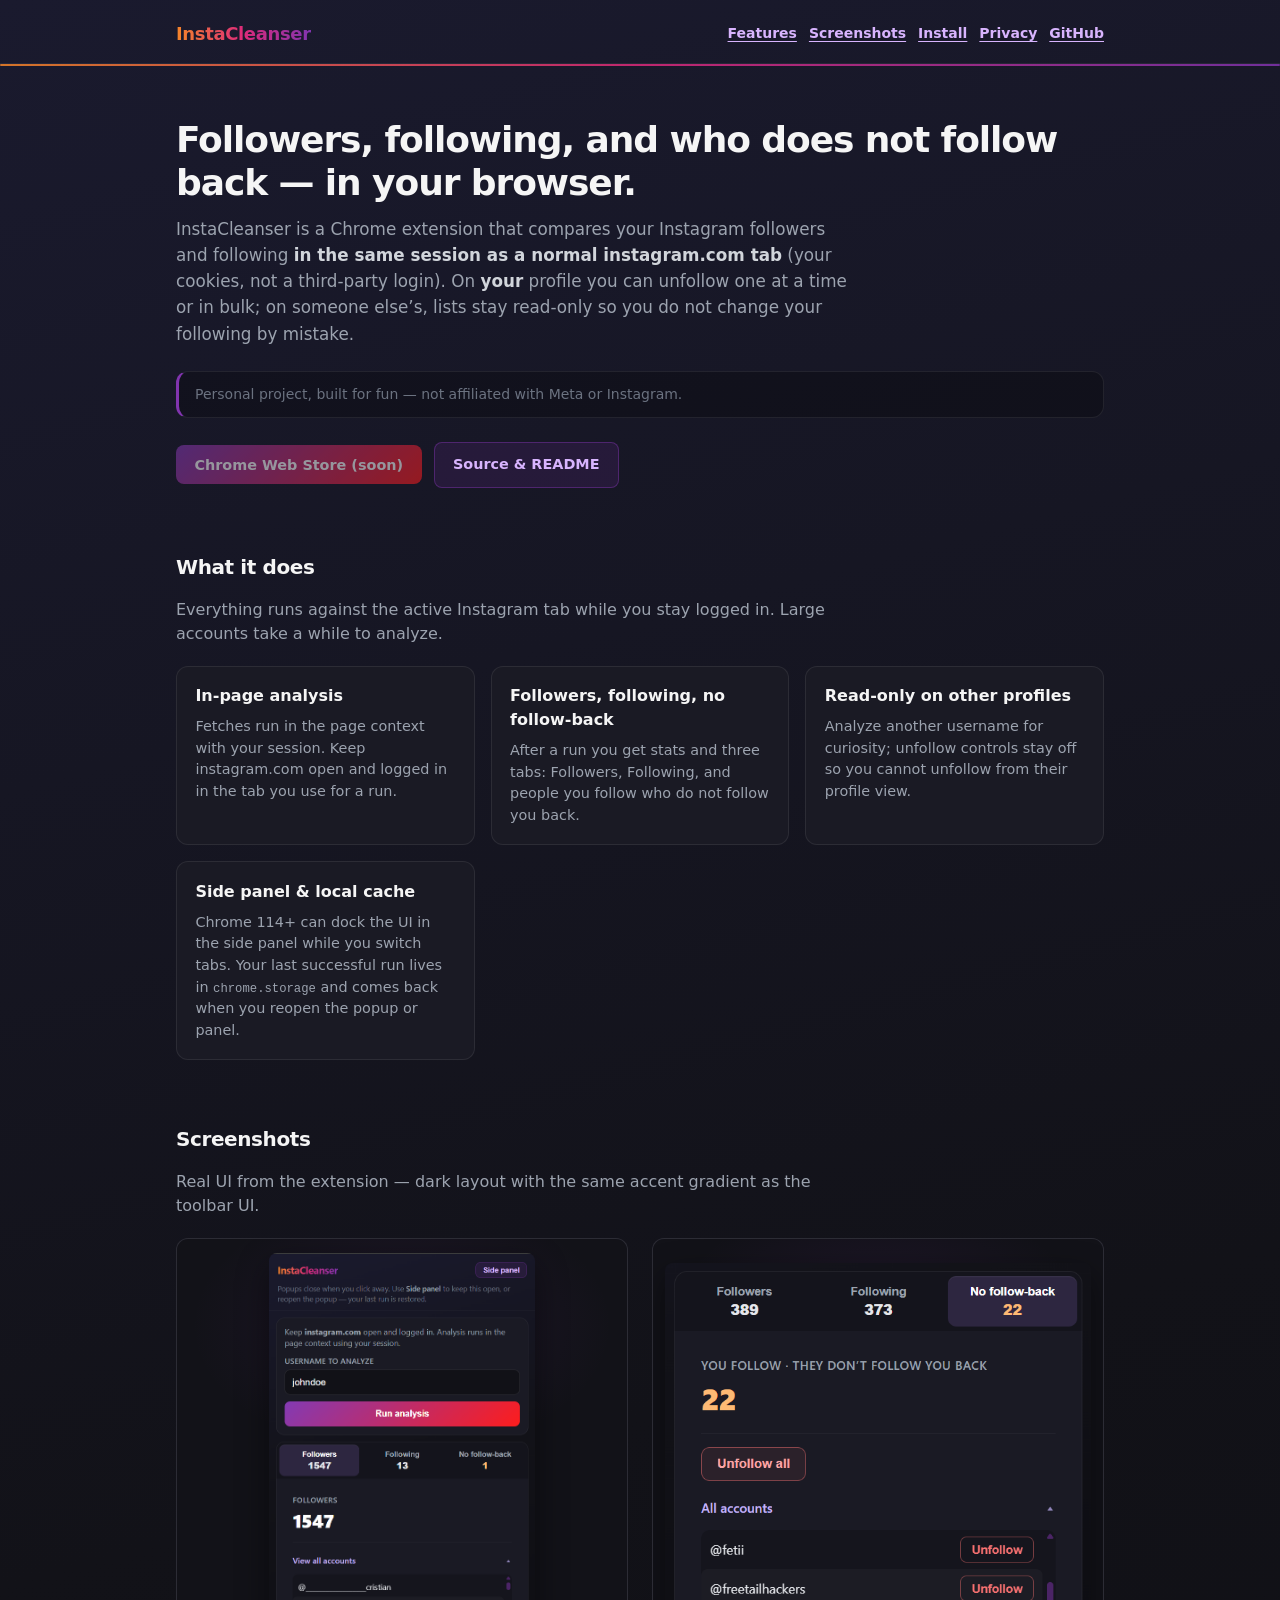
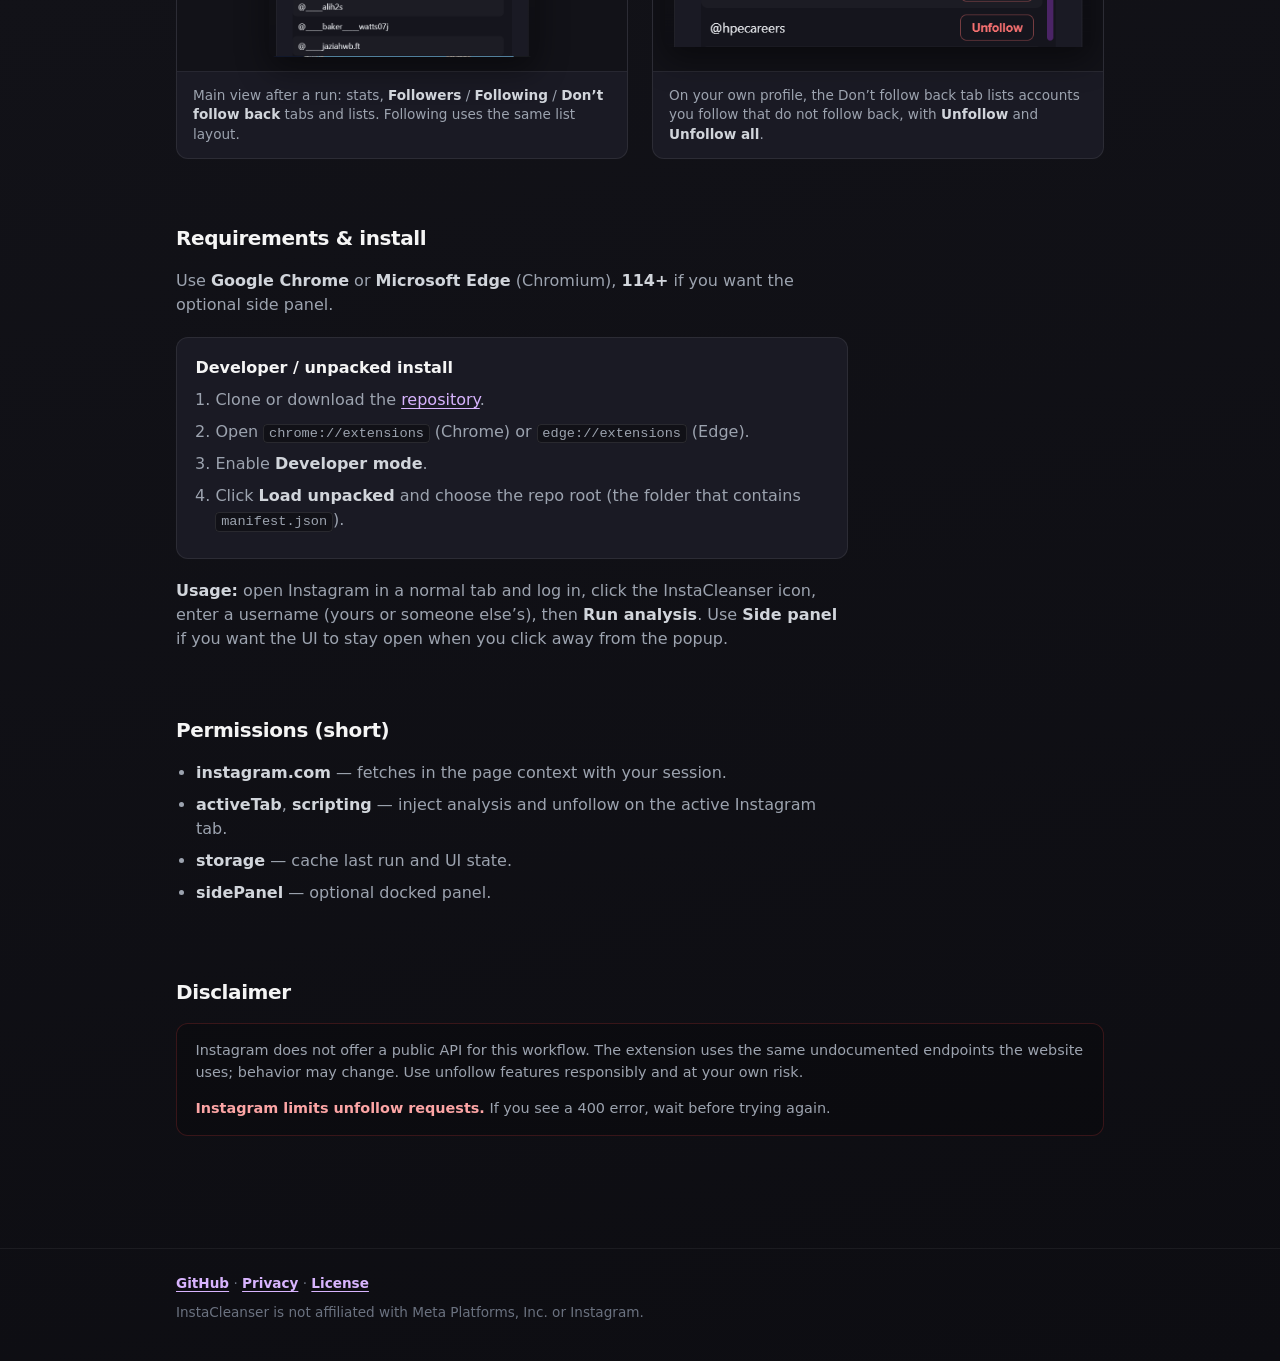
==== instacleanser/index.html @ 0b7d50fa "Add InstaCleanser landing site at /instacleanser and portfolio link. Co-authored-by: Cursor <cursora" ====
<!DOCTYPE html>
<html lang="en">
<head>
  <meta charset="UTF-8" />
  <meta name="viewport" content="width=device-width, initial-scale=1" />
  <title>InstaCleanser — follower tools in your browser</title>
  <meta
    name="description"
    content="Chrome extension: compare Instagram followers and following in your browser, see who does not follow back, unfollow on your own profile. Uses your instagram.com session."
  />
  <!-- Canonical / social: update og:url if you use a custom domain -->
  <link rel="canonical" href="https://troydavis.me/instacleanser/" />
  <meta property="og:type" content="website" />
  <meta property="og:title" content="InstaCleanser — follower tools in your browser" />
  <meta
    property="og:description"
    content="See who does not follow you back and manage follows using your Instagram session in Chrome. Side panel, local storage, no separate login."
  />
  <meta property="og:url" content="https://troydavis.me/instacleanser/" />
  <meta
    property="og:image"
    content="https://troydavis.me/instacleanser/assets/icMain.png"
  />
  <meta name="twitter:card" content="summary_large_image" />
  <meta name="twitter:title" content="InstaCleanser" />
  <meta
    name="twitter:description"
    content="Instagram followers / following comparison in your browser. Don’t-follow-back list and careful unfollow on your profile."
  />
  <meta
    name="twitter:image"
    content="https://troydavis.me/instacleanser/assets/icMain.png"
  />
  <link rel="stylesheet" href="styles.css" />
  <link
    rel="icon"
    href="data:image/svg+xml,%3Csvg xmlns='http://www.w3.org/2000/svg' viewBox='0 0 32 32'%3E%3Cdefs%3E%3ClinearGradient id='g' x1='0%25' y1='0%25' x2='100%25' y2='100%25'%3E%3Cstop offset='0%25' stop-color='%23f58529'/%3E%3Cstop offset='50%25' stop-color='%23dd2a7b'/%3E%3Cstop offset='100%25' stop-color='%238134af'/%3E%3C/linearGradient%3E%3C/defs%3E%3Crect width='32' height='32' rx='8' fill='%231a1a24'/%3E%3Cpath fill='url(%23g)' d='M8 22c0-6 4-10 8-10s8 4 8 10H8zm8-12a4 4 0 1 1 0-8 4 4 0 0 1 0 8z'/%3E%3C/svg%3E"
  />
</head>
<body>
  <a class="nav-skip" href="#main">Skip to content</a>
  <header class="site-header">
    <div class="wrap">
      <span class="logo">InstaCleanser</span>
      <nav class="header-links" aria-label="Page">
        <a href="#features">Features</a>
        <a href="#screenshots">Screenshots</a>
        <a href="#install">Install</a>
        <a href="privacy.html">Privacy</a>
        <a href="https://github.com/Troydavis06/InstaCleanser">GitHub</a>
      </nav>
    </div>
  </header>

  <hr class="accent-rule" aria-hidden="true" />

  <main id="main">
    <section class="hero">
      <div class="wrap">
        <h1>Followers, following, and who does not follow back — in your browser.</h1>
        <p class="hero-lead">
          InstaCleanser is a Chrome extension that compares your Instagram followers and following
          <strong class="k">in the same session as a normal instagram.com tab</strong>
          (your cookies, not a third-party login). On <strong class="k">your</strong> profile you can unfollow one at a
          time or in bulk; on someone else’s, lists stay read-only so you do not change your following by mistake.
        </p>
        <p class="hero-note">
          Personal project, built for fun — not affiliated with Meta or Instagram.
        </p>
        <div class="hero-cta">
          <!-- When listed: replace this button with <a class="btn btn-primary" href="STORE_URL">…</a> -->
          <button
            type="button"
            class="btn btn-primary"
            id="chrome-store-soon"
            disabled
            title="Listing not published yet — use unpacked install below"
          >
            Chrome Web Store (soon)
          </button>
          <a class="btn btn-secondary" href="https://github.com/Troydavis06/InstaCleanser">Source &amp; README</a>
        </div>
      </div>
    </section>

    <section class="section" id="features" aria-labelledby="features-heading">
      <div class="wrap">
        <h2 id="features-heading">What it does</h2>
        <p class="section-intro">
          Everything runs against the active Instagram tab while you stay logged in. Large accounts take a while to analyze.
        </p>
        <div class="cards">
          <article class="card">
            <h3>In-page analysis</h3>
            <p>
              Fetches run in the page context with your session. Keep instagram.com open and logged in in the tab you use for a run.
            </p>
          </article>
          <article class="card">
            <h3>Followers, following, no follow-back</h3>
            <p>
              After a run you get stats and three tabs: Followers, Following, and people you follow who do not follow you back.
            </p>
          </article>
          <article class="card">
            <h3>Read-only on other profiles</h3>
            <p>
              Analyze another username for curiosity; unfollow controls stay off so you cannot unfollow from their profile view.
            </p>
          </article>
          <article class="card">
            <h3>Side panel &amp; local cache</h3>
            <p>
              Chrome 114+ can dock the UI in the side panel while you switch tabs. Your last successful run lives in
              <code>chrome.storage</code> and comes back when you reopen the popup or panel.
            </p>
          </article>
        </div>
      </div>
    </section>

    <section class="section" id="screenshots" aria-labelledby="shots-heading">
      <div class="wrap">
        <h2 id="shots-heading">Screenshots</h2>
        <p class="section-intro">Real UI from the extension — dark layout with the same accent gradient as the toolbar UI.</p>
        <div class="shots">
          <figure class="figure-card">
            <div class="figure-card__media">
              <img
                src="assets/icMain.png"
                alt="InstaCleanser main view: stats, Followers tab selected, scrollable account list"
                width="480"
                loading="lazy"
                decoding="async"
              />
            </div>
            <figcaption>
              Main view after a run: stats, <strong class="k">Followers</strong> / <strong class="k">Following</strong> /
              <strong class="k">Don’t follow back</strong> tabs and lists. Following uses the same list layout.
            </figcaption>
          </figure>
          <figure class="figure-card">
            <div class="figure-card__media">
              <img
                src="assets/icNFB.png"
                alt="InstaCleanser Don’t follow back tab with unfollow and Unfollow all controls"
                width="480"
                loading="lazy"
                decoding="async"
              />
            </div>
            <figcaption>
              On your own profile, the Don’t follow back tab lists accounts you follow that do not follow back, with
              <strong class="k">Unfollow</strong> and <strong class="k">Unfollow all</strong>.
            </figcaption>
          </figure>
        </div>
      </div>
    </section>

    <section class="section" id="install" aria-labelledby="install-heading">
      <div class="wrap">
        <h2 id="install-heading">Requirements &amp; install</h2>
        <p class="section-intro">
          Use <strong class="k">Google Chrome</strong> or <strong class="k">Microsoft Edge</strong> (Chromium),
          <strong class="k">114+</strong> if you want the optional side panel.
        </p>
        <div class="card card--narrow">
          <h3>Developer / unpacked install</h3>
          <ol class="install-steps">
            <li>Clone or download the <a href="https://github.com/Troydavis06/InstaCleanser">repository</a>.</li>
            <li>Open <code>chrome://extensions</code> (Chrome) or <code>edge://extensions</code> (Edge).</li>
            <li>Enable <strong class="k">Developer mode</strong>.</li>
            <li>
              Click <strong class="k">Load unpacked</strong> and choose the repo root (the folder that contains
              <code>manifest.json</code>).
            </li>
          </ol>
        </div>
        <p class="section-intro section-intro--follow">
          <strong class="k">Usage:</strong> open Instagram in a normal tab and log in, click the InstaCleanser icon, enter a
          username (yours or someone else’s), then <strong class="k">Run analysis</strong>. Use
          <strong class="k">Side panel</strong> if you want the UI to stay open when you click away from the popup.
        </p>
      </div>
    </section>

    <section class="section" aria-labelledby="perms-heading">
      <div class="wrap">
        <h2 id="perms-heading">Permissions (short)</h2>
        <ul class="install-steps list-disc">
          <li><strong class="k">instagram.com</strong> — fetches in the page context with your session.</li>
          <li>
            <strong class="k">activeTab</strong>, <strong class="k">scripting</strong> — inject analysis and unfollow on the
            active Instagram tab.
          </li>
          <li><strong class="k">storage</strong> — cache last run and UI state.</li>
          <li><strong class="k">sidePanel</strong> — optional docked panel.</li>
        </ul>
      </div>
    </section>

    <section class="section" aria-labelledby="disclaimer-heading">
      <div class="wrap">
        <h2 id="disclaimer-heading">Disclaimer</h2>
        <div class="disclaimer">
          <p>
            Instagram does not offer a public API for this workflow. The extension uses the same undocumented endpoints the
            website uses; behavior may change. Use unfollow features responsibly and at your own risk.
          </p>
          <p>
            <strong>Instagram limits unfollow requests.</strong> If you see a 400 error, wait before trying again.
          </p>
        </div>
      </div>
    </section>
  </main>

  <footer class="site-footer">
    <div class="wrap">
      <p>
        <a href="https://github.com/Troydavis06/InstaCleanser">GitHub</a>
        ·
        <a href="privacy.html">Privacy</a>
        ·
        <a href="https://github.com/Troydavis06/InstaCleanser/blob/main/LICENSE">License</a>
      </p>
      <p>InstaCleanser is not affiliated with Meta Platforms, Inc. or Instagram.</p>
    </div>
  </footer>
</body>
</html>
---- instacleanser/styles.css ----
/* Design tokens aligned with extension popup.css */
:root {
  --bg-0: #0d0d12;
  --bg-1: #121218;
  --bg-2: #1a1a2e;
  --surface: #1a1a24;
  --text: #f5f5f5;
  --muted: #9ca3af;
  --muted-2: #6b7280;
  --border: rgba(255, 255, 255, 0.08);
  --accent-purple: #8134af;
  --accent-purple-soft: rgba(129, 52, 175, 0.15);
  --accent-purple-border: rgba(129, 52, 175, 0.45);
  --link: #d8b4fe;
  --radius-card: 12px;
  --radius-btn: 8px;
  --font: system-ui, -apple-system, "Segoe UI", sans-serif;
  --gradient-brand: linear-gradient(90deg, #f58529, #dd2a7b, #8134af);
  --gradient-hero-btn: linear-gradient(135deg, #833ab4, #fd1d1d, #fcb045);
  --max-read: 58rem;
}

*,
*::before,
*::after {
  box-sizing: border-box;
}

html {
  min-height: 100%;
  scroll-behavior: smooth;
  background: linear-gradient(165deg, var(--bg-2) 0%, var(--bg-1) 48%, var(--bg-0) 100%);
  color: var(--text);
  font-family: var(--font);
  font-size: 16px;
  line-height: 1.5;
}

/* Very subtle grid — not a full “mesh gradient” */
body::before {
  content: "";
  position: fixed;
  inset: 0;
  pointer-events: none;
  z-index: 0;
  opacity: 0.04;
  background-image:
    linear-gradient(rgba(255, 255, 255, 0.06) 1px, transparent 1px),
    linear-gradient(90deg, rgba(255, 255, 255, 0.06) 1px, transparent 1px);
  background-size: 48px 48px;
}

body {
  margin: 0;
  min-height: 100vh;
  position: relative;
  z-index: 1;
}

a {
  color: var(--link);
  text-decoration-thickness: 1px;
  text-underline-offset: 3px;
}

a:hover {
  color: #e9d5ff;
}

.wrap {
  width: min(100% - 2rem, var(--max-read));
  margin-inline: auto;
}

/* Thin gradient rule — single Instagram-nod accent */
.accent-rule {
  height: 2px;
  border: none;
  margin: 0;
  background: var(--gradient-brand);
  border-radius: 2px;
  opacity: 0.85;
}

.site-header {
  padding: 1.25rem 0 1rem;
  border-bottom: 1px solid rgba(255, 255, 255, 0.06);
}

.site-header .wrap {
  display: flex;
  align-items: center;
  justify-content: space-between;
  gap: 1rem;
  flex-wrap: wrap;
}

.logo {
  font-size: 1.125rem;
  font-weight: 700;
  letter-spacing: -0.02em;
  background: var(--gradient-brand);
  -webkit-background-clip: text;
  background-clip: text;
  color: transparent;
}

.nav-skip {
  position: absolute;
  left: -9999px;
  z-index: 100;
  padding: 0.5rem 1rem;
  background: var(--surface);
  color: var(--text);
  border-radius: var(--radius-btn);
}

.nav-skip:focus {
  left: 1rem;
  top: 1rem;
}

.header-links {
  display: flex;
  gap: 0.75rem;
  align-items: center;
  flex-wrap: wrap;
}

.header-links a {
  font-size: 0.875rem;
  font-weight: 600;
}

main {
  padding-bottom: 3rem;
}

.hero {
  padding: 2.75rem 0 2rem;
}

.hero h1 {
  margin: 0 0 0.75rem;
  font-size: clamp(1.75rem, 4vw, 2.25rem);
  font-weight: 700;
  letter-spacing: -0.03em;
  line-height: 1.2;
}

.hero-lead {
  margin: 0 0 1.5rem;
  max-width: 40em;
  color: var(--muted);
  font-size: 1.05rem;
  line-height: 1.55;
}

.k {
  color: #d1d5db;
  font-weight: 600;
}

.hero-note {
  margin: 0 0 1.5rem;
  padding: 0.75rem 1rem;
  font-size: 0.875rem;
  color: var(--muted-2);
  background: rgba(0, 0, 0, 0.25);
  border: 1px solid var(--border);
  border-radius: var(--radius-card);
  border-left: 3px solid var(--accent-purple);
}

.hero-cta {
  display: flex;
  flex-wrap: wrap;
  gap: 0.75rem;
  align-items: center;
}

.btn {
  display: inline-flex;
  align-items: center;
  justify-content: center;
  padding: 0.7rem 1.15rem;
  font-size: 0.9rem;
  font-weight: 700;
  font-family: inherit;
  border-radius: var(--radius-btn);
  cursor: pointer;
  text-decoration: none;
  border: 1px solid transparent;
  transition: filter 0.15s ease, transform 0.1s ease, background 0.15s ease;
}

button.btn {
  -webkit-appearance: none;
  appearance: none;
  border: none;
}

button.btn:disabled {
  opacity: 0.55;
  cursor: not-allowed;
}

.btn:focus-visible {
  outline: 2px solid var(--accent-purple);
  outline-offset: 2px;
}

.btn-primary {
  background: var(--gradient-hero-btn);
  background-size: 200% 200%;
  color: #fff;
}

.btn-primary:hover {
  filter: brightness(1.08);
}

.btn-primary:active:not(:disabled) {
  transform: scale(0.99);
}

.btn-secondary {
  background: var(--accent-purple-soft);
  color: var(--link);
  border-color: var(--accent-purple-border);
}

.btn-secondary:hover {
  background: rgba(129, 52, 175, 0.28);
  color: #e9d5ff;
}

/* Primary CTA when Chrome Web Store URL is wired: use <a class="btn btn-primary"> */

.section {
  padding: 2rem 0;
}

.section h2 {
  margin: 0 0 1rem;
  font-size: 1.25rem;
  font-weight: 700;
  letter-spacing: -0.02em;
}

.section-intro {
  margin: 0 0 1.25rem;
  color: var(--muted);
  max-width: 42em;
}

.section-intro--follow {
  margin-top: 1.25rem;
  margin-bottom: 0;
}

.card--narrow {
  max-width: 42rem;
}

.card--narrow > h3:first-child {
  margin-top: 0;
}

.list-disc {
  list-style: disc;
  max-width: 42rem;
}

.disclaimer p:first-child {
  margin-top: 0;
}

.disclaimer p:last-child {
  margin-bottom: 0;
}

.card code {
  font-size: 0.85em;
}

.cards {
  display: grid;
  gap: 1rem;
  grid-template-columns: repeat(auto-fit, minmax(15rem, 1fr));
}

.card {
  background: var(--surface);
  border: 1px solid var(--border);
  border-radius: var(--radius-card);
  padding: 1.1rem 1.15rem;
}

.card h3 {
  margin: 0 0 0.5rem;
  font-size: 1rem;
  font-weight: 650;
}

.card p {
  margin: 0;
  font-size: 0.9rem;
  color: var(--muted);
  line-height: 1.5;
}

.shots {
  display: grid;
  gap: 1.5rem;
  align-items: stretch;
  grid-template-columns: repeat(auto-fit, minmax(17rem, 1fr));
}

.figure-card {
  margin: 0;
  display: flex;
  flex-direction: column;
  min-height: 0;
  height: 100%;
  background: var(--surface);
  border: 1px solid var(--border);
  border-radius: var(--radius-card);
  overflow: hidden;
}

/* Shared tall frame: row height matches the taller card; shorter shots center with even padding */
.figure-card__media {
  flex: 1 1 0;
  min-height: 0;
  display: flex;
  align-items: center;
  justify-content: center;
  min-height: clamp(220px, 42vw, 400px);
  padding: 0.85rem 0.75rem;
  background:
    radial-gradient(ellipse 85% 55% at 50% 20%, rgba(129, 52, 175, 0.12), transparent 55%),
    rgba(0, 0, 0, 0.32);
}

.figure-card__media img {
  display: block;
  width: auto;
  max-width: 100%;
  height: auto;
  max-height: 100%;
  object-fit: contain;
  align-self: center;
  border-radius: 8px;
  box-shadow: 0 12px 32px rgba(0, 0, 0, 0.45);
}

.figure-card figcaption {
  flex-shrink: 0;
  padding: 0.85rem 1rem;
  font-size: 0.85rem;
  color: var(--muted);
  line-height: 1.45;
  border-top: 1px solid rgba(255, 255, 255, 0.06);
}

@media (min-width: 48rem) {
  .figure-card__media {
    min-height: clamp(280px, 48vh, 520px);
  }
}

.install-steps {
  margin: 0;
  padding-left: 1.25rem;
  color: var(--muted);
}

.install-steps li {
  margin-bottom: 0.5rem;
}

.install-steps code {
  font-size: 0.85em;
  padding: 0.1em 0.35em;
  border-radius: 4px;
  background: rgba(0, 0, 0, 0.35);
  border: 1px solid rgba(255, 255, 255, 0.1);
}

.disclaimer {
  font-size: 0.9rem;
  color: var(--muted);
  padding: 1rem 1.15rem;
  background: rgba(0, 0, 0, 0.2);
  border: 1px solid rgba(239, 68, 68, 0.2);
  border-radius: var(--radius-card);
}

.disclaimer strong {
  color: #fca5a5;
  font-weight: 600;
}

.site-footer {
  margin-top: 2rem;
  padding: 1.5rem 0 2rem;
  border-top: 1px solid rgba(255, 255, 255, 0.06);
  font-size: 0.85rem;
  color: var(--muted-2);
}

.site-footer p {
  margin: 0 0 0.5rem;
}

.site-footer a {
  font-weight: 600;
}

/* Privacy page */
a.logo {
  text-decoration: none;
}

a.logo:hover {
  opacity: 0.95;
}

.policy-title {
  margin: 0 0 0.5rem;
  font-size: clamp(1.35rem, 3vw, 1.75rem);
  font-weight: 700;
  letter-spacing: -0.02em;
}

.policy-lead {
  margin-bottom: 2rem;
}

.policy-stack {
  display: flex;
  flex-direction: column;
  gap: 1rem;
}

.policy-h2 {
  margin: 0 0 0.65rem;
  font-size: 1.05rem;
  font-weight: 650;
}

.policy-p-tight {
  margin-top: 0;
}

.policy-p-end {
  margin-bottom: 0;
}

.policy-list-tight {
  margin-bottom: 0;
}

@media (min-width: 40rem) {
  .hero {
    padding-top: 3.25rem;
  }
}
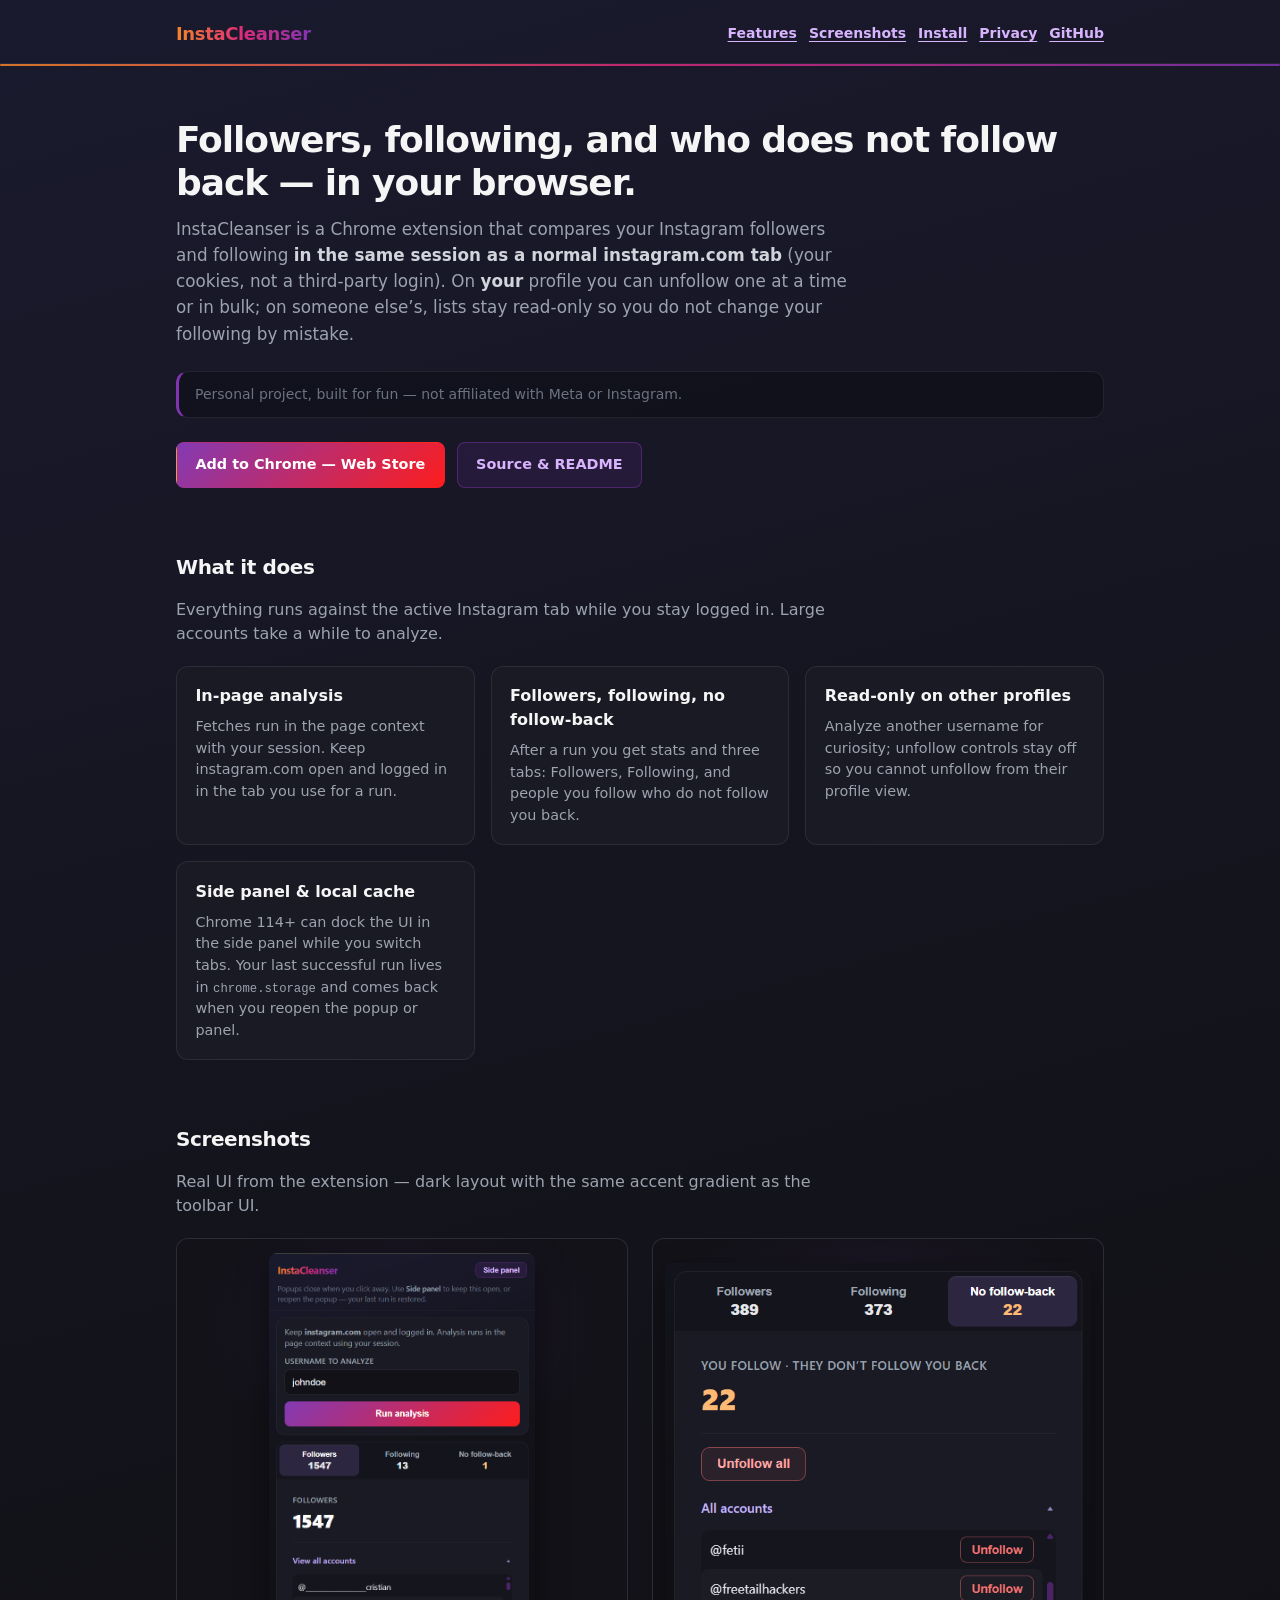
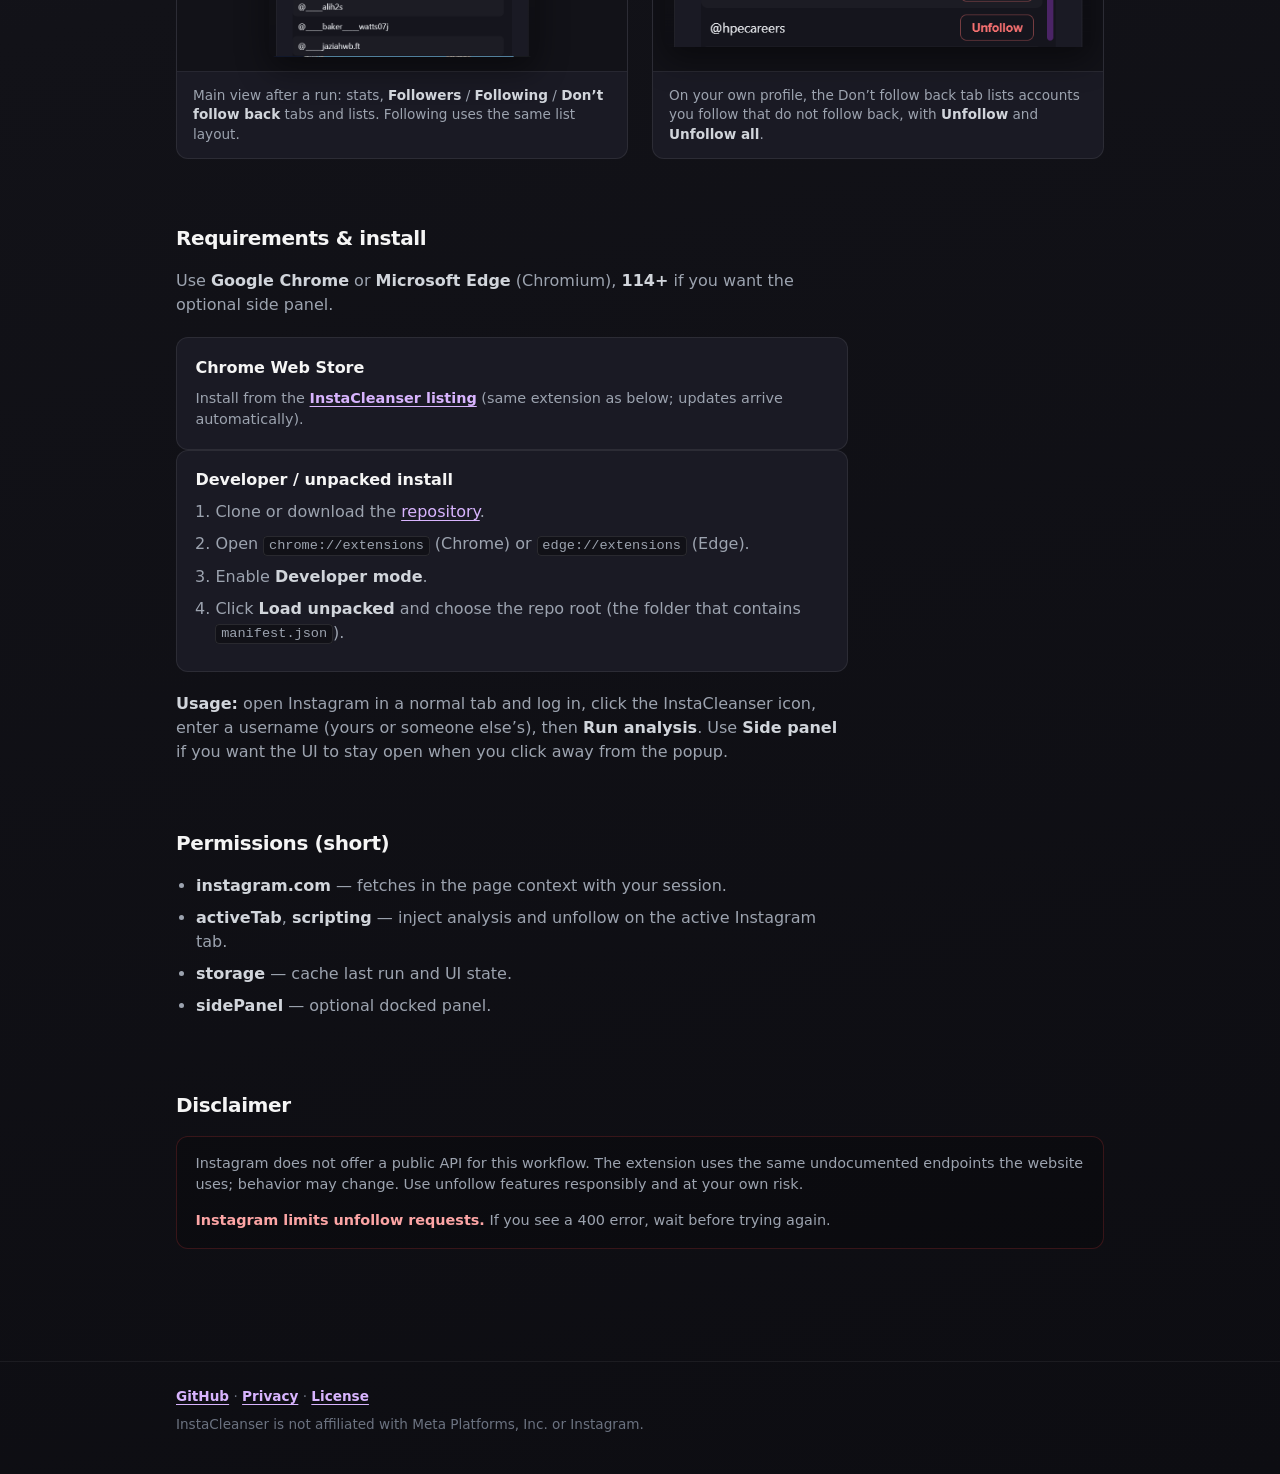
==== commit 391f3882: "Update InstaCleanser project (its live)" ====
--- a/instacleanser/index.html
+++ b/instacleanser/index.html
@@ -8,7 +8,6 @@
     name="description"
     content="Chrome extension: compare Instagram followers and following in your browser, see who does not follow back, unfollow on your own profile. Uses your instagram.com session."
   />
-  <!-- Canonical / social: update og:url if you use a custom domain -->
   <link rel="canonical" href="https://troydavis.me/instacleanser/" />
   <meta property="og:type" content="website" />
   <meta property="og:title" content="InstaCleanser — follower tools in your browser" />
@@ -68,16 +67,14 @@
           Personal project, built for fun — not affiliated with Meta or Instagram.
         </p>
         <div class="hero-cta">
-          <!-- When listed: replace this button with <a class="btn btn-primary" href="STORE_URL">…</a> -->
-          <button
-            type="button"
+          <a
             class="btn btn-primary"
-            id="chrome-store-soon"
-            disabled
-            title="Listing not published yet — use unpacked install below"
+            href="https://chromewebstore.google.com/detail/ecphalengelfdcnhallaepjbjgbcbnbb"
+            target="_blank"
+            rel="noopener noreferrer"
           >
-            Chrome Web Store (soon)
-          </button>
+            Add to Chrome — Web Store
+          </a>
           <a class="btn btn-secondary" href="https://github.com/Troydavis06/InstaCleanser">Source &amp; README</a>
         </div>
       </div>
@@ -166,6 +163,18 @@
           <strong class="k">114+</strong> if you want the optional side panel.
         </p>
         <div class="card card--narrow">
+          <h3>Chrome Web Store</h3>
+          <p class="install-store-lead">
+            Install from the
+            <a
+              href="https://chromewebstore.google.com/detail/ecphalengelfdcnhallaepjbjgbcbnbb"
+              target="_blank"
+              rel="noopener noreferrer"
+              >InstaCleanser listing</a>
+            (same extension as below; updates arrive automatically).
+          </p>
+        </div>
+        <div class="card card--narrow">
           <h3>Developer / unpacked install</h3>
           <ol class="install-steps">
             <li>Clone or download the <a href="https://github.com/Troydavis06/InstaCleanser">repository</a>.</li>
--- a/instacleanser/styles.css
+++ b/instacleanser/styles.css
@@ -235,7 +235,17 @@
   color: #e9d5ff;
 }
 
-/* Primary CTA when Chrome Web Store URL is wired: use <a class="btn btn-primary"> */
+.install-store-lead {
+  margin: 0;
+  color: var(--muted);
+  max-width: 42em;
+  line-height: 1.55;
+}
+
+.install-store-lead a {
+  color: var(--link);
+  font-weight: 600;
+}
 
 .section {
   padding: 2rem 0;
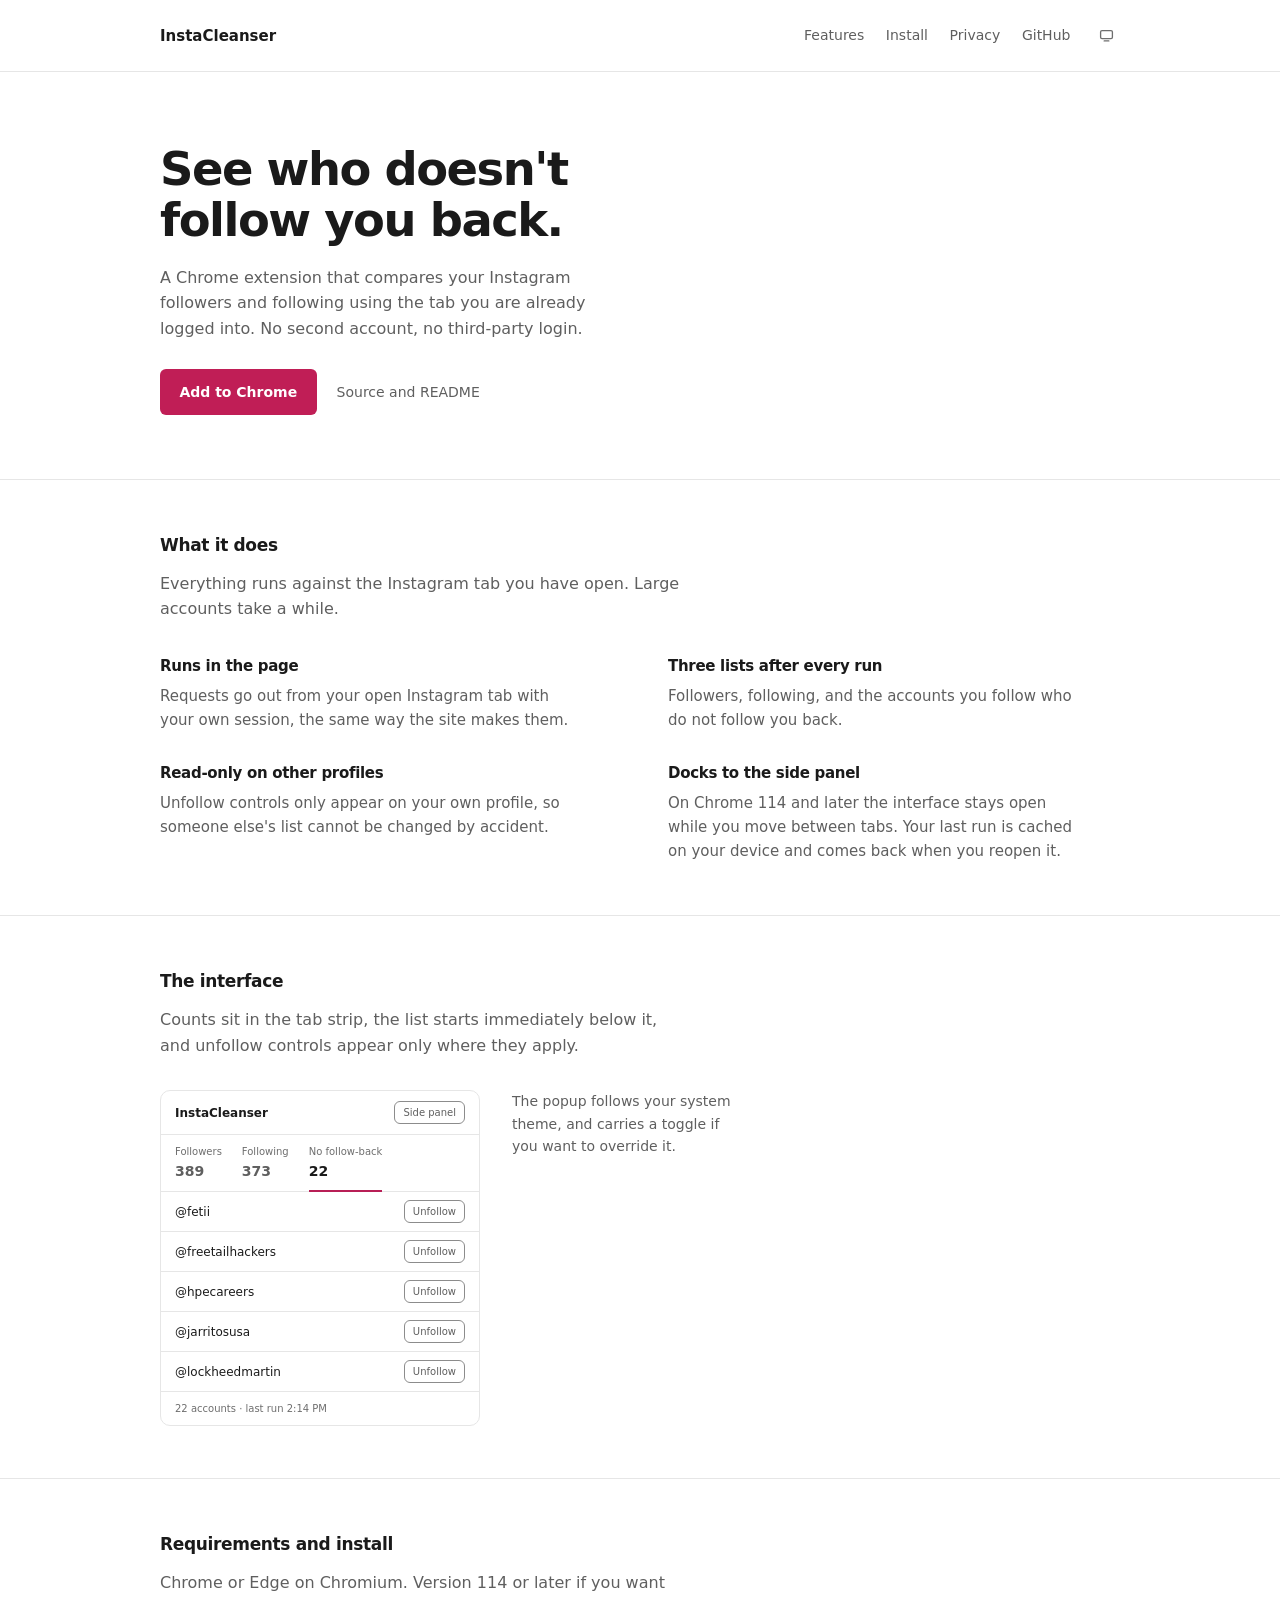
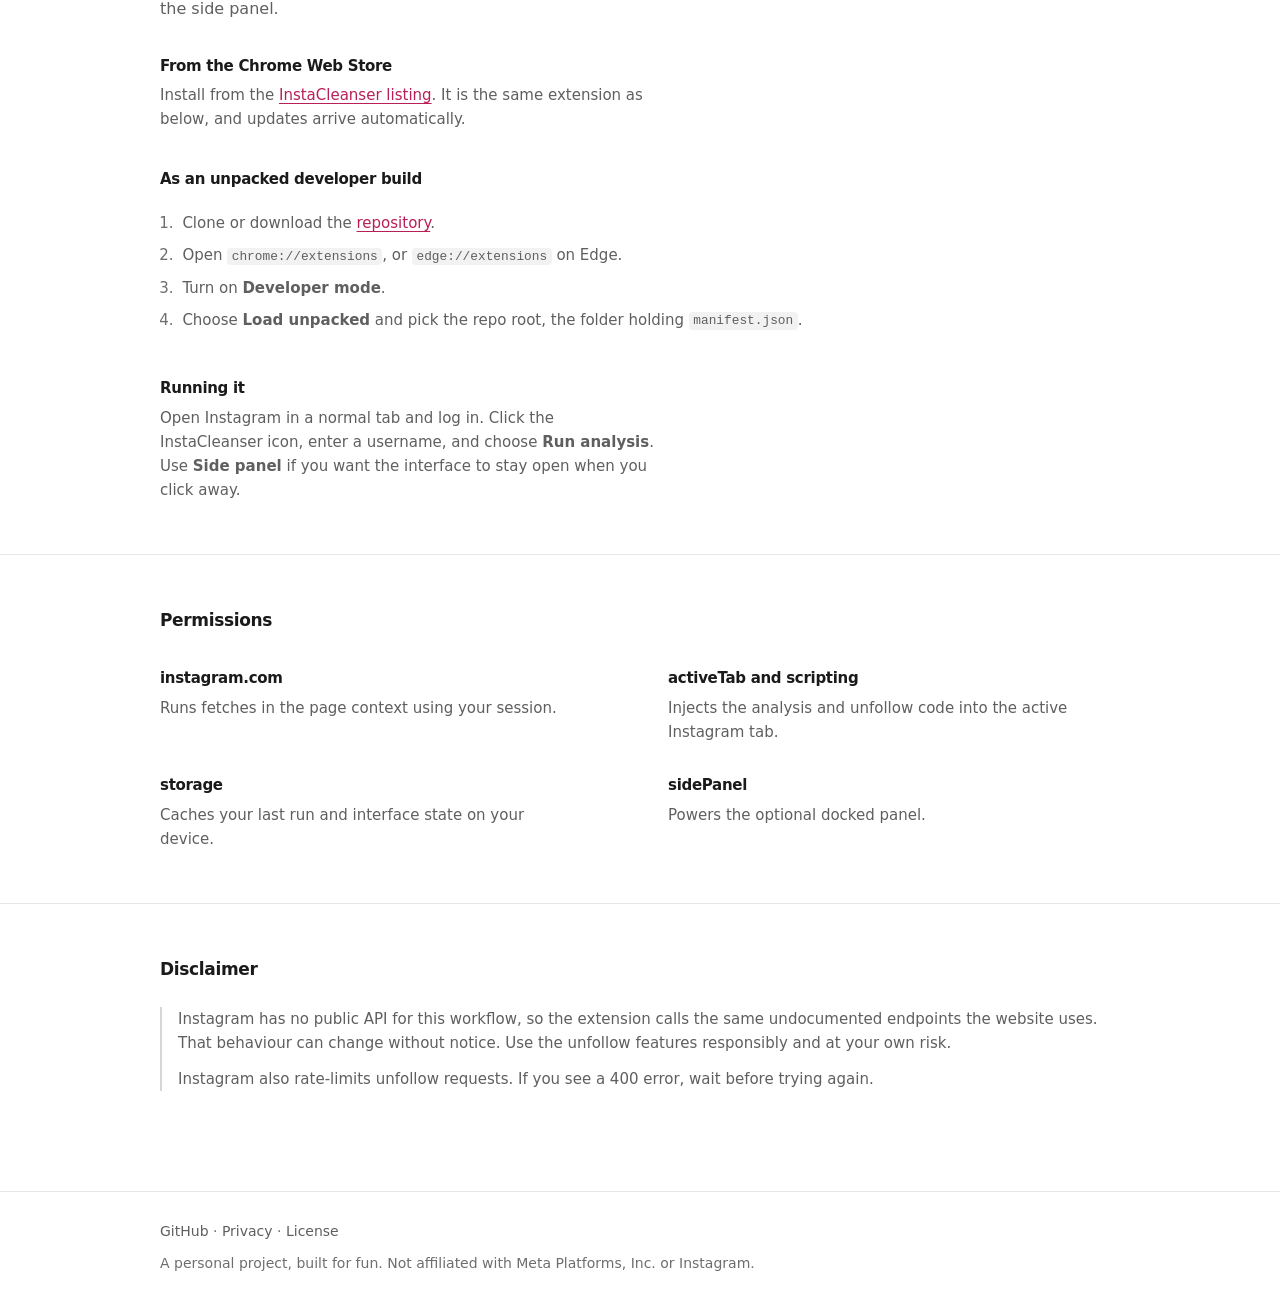
==== commit 246759e2: "New Instacleanser site update" ====
--- a/instacleanser/index.html
+++ b/instacleanser/index.html
@@ -3,68 +3,72 @@
 <head>
   <meta charset="UTF-8" />
   <meta name="viewport" content="width=device-width, initial-scale=1" />
-  <title>InstaCleanser — follower tools in your browser</title>
+  <title>InstaCleanser — see who does not follow you back</title>
   <meta
     name="description"
-    content="Chrome extension: compare Instagram followers and following in your browser, see who does not follow back, unfollow on your own profile. Uses your instagram.com session."
+    content="Chrome extension that compares your Instagram followers and following in the tab you are already logged into, shows who does not follow back, and unfollows from your own profile."
   />
   <link rel="canonical" href="https://troydavis.me/instacleanser/" />
   <meta property="og:type" content="website" />
-  <meta property="og:title" content="InstaCleanser — follower tools in your browser" />
+  <meta property="og:title" content="InstaCleanser — see who does not follow you back" />
   <meta
     property="og:description"
-    content="See who does not follow you back and manage follows using your Instagram session in Chrome. Side panel, local storage, no separate login."
+    content="Compare Instagram followers and following using your own browser session. Side panel, local storage, no separate login."
   />
   <meta property="og:url" content="https://troydavis.me/instacleanser/" />
   <meta
     property="og:image"
-    content="https://troydavis.me/instacleanser/assets/icMain.png"
+    content="https://troydavis.me/instacleanser/assets/popup-main-dark.png"
   />
   <meta name="twitter:card" content="summary_large_image" />
   <meta name="twitter:title" content="InstaCleanser" />
   <meta
     name="twitter:description"
-    content="Instagram followers / following comparison in your browser. Don’t-follow-back list and careful unfollow on your profile."
+    content="Compare Instagram followers and following in your browser, and unfollow the accounts that do not follow you back."
   />
   <meta
     name="twitter:image"
-    content="https://troydavis.me/instacleanser/assets/icMain.png"
-  />
+    content="https://troydavis.me/instacleanser/assets/popup-main-dark.png"
+  />
+  <script>
+    // Applied before first paint so the page never renders in the wrong theme.
+    try {
+      var t = localStorage.getItem("instacleanser_theme");
+      if (t === "light" || t === "dark") document.documentElement.dataset.theme = t;
+    } catch (e) {}
+  </script>
   <link rel="stylesheet" href="styles.css" />
   <link
     rel="icon"
-    href="data:image/svg+xml,%3Csvg xmlns='http://www.w3.org/2000/svg' viewBox='0 0 32 32'%3E%3Cdefs%3E%3ClinearGradient id='g' x1='0%25' y1='0%25' x2='100%25' y2='100%25'%3E%3Cstop offset='0%25' stop-color='%23f58529'/%3E%3Cstop offset='50%25' stop-color='%23dd2a7b'/%3E%3Cstop offset='100%25' stop-color='%238134af'/%3E%3C/linearGradient%3E%3C/defs%3E%3Crect width='32' height='32' rx='8' fill='%231a1a24'/%3E%3Cpath fill='url(%23g)' d='M8 22c0-6 4-10 8-10s8 4 8 10H8zm8-12a4 4 0 1 1 0-8 4 4 0 0 1 0 8z'/%3E%3C/svg%3E"
+    href="data:image/svg+xml,%3Csvg xmlns='http://www.w3.org/2000/svg' viewBox='0 0 32 32'%3E%3Crect width='32' height='32' rx='8' fill='%23d81b60'/%3E%3Cpath fill='%23fff' d='M8 22c0-6 4-10 8-10s8 4 8 10H8zm8-12a4 4 0 1 1 0-8 4 4 0 0 1 0 8z'/%3E%3C/svg%3E"
   />
 </head>
 <body>
   <a class="nav-skip" href="#main">Skip to content</a>
   <header class="site-header">
-    <div class="wrap">
+    <div class="wrap-wide">
       <span class="logo">InstaCleanser</span>
       <nav class="header-links" aria-label="Page">
         <a href="#features">Features</a>
-        <a href="#screenshots">Screenshots</a>
         <a href="#install">Install</a>
         <a href="privacy.html">Privacy</a>
         <a href="https://github.com/Troydavis06/InstaCleanser">GitHub</a>
+        <button type="button" id="theme-toggle" class="btn-icon" data-choice="system" title="Theme: system" aria-label="Theme: system">
+          <svg class="i-system" viewBox="0 0 16 16" fill="none" stroke="currentColor" stroke-width="1.4" stroke-linecap="round" aria-hidden="true"><rect x="1.7" y="2.7" width="12.6" height="8.6" rx="1.5"/><path d="M5.5 13.8h5"/></svg>
+          <svg class="i-light" viewBox="0 0 16 16" fill="none" stroke="currentColor" stroke-width="1.4" stroke-linecap="round" aria-hidden="true"><circle cx="8" cy="8" r="3.1"/><path d="M8 1.2v1.5M8 13.3v1.5M14.8 8h-1.5M2.7 8H1.2M12.8 3.2l-1.1 1.1M4.3 11.7l-1.1 1.1M12.8 12.8l-1.1-1.1M4.3 4.3L3.2 3.2"/></svg>
+          <svg class="i-dark" viewBox="0 0 16 16" fill="none" stroke="currentColor" stroke-width="1.4" stroke-linejoin="round" aria-hidden="true"><path d="M13.2 9.6A5.7 5.7 0 0 1 6.4 2.8a5.7 5.7 0 1 0 6.8 6.8z"/></svg>
+        </button>
       </nav>
     </div>
   </header>
 
-  <hr class="accent-rule" aria-hidden="true" />
-
   <main id="main">
     <section class="hero">
-      <div class="wrap">
-        <h1>Followers, following, and who does not follow back — in your browser.</h1>
+      <div class="wrap-wide">
+        <h1>See who doesn't follow you back.</h1>
         <p class="hero-lead">
-          InstaCleanser is a Chrome extension that compares your Instagram followers and following
-          <strong class="k">in the same session as a normal instagram.com tab</strong>
-          (your cookies, not a third-party login). On <strong class="k">your</strong> profile you can unfollow one at a
-          time or in bulk; on someone else’s, lists stay read-only so you do not change your following by mistake.
-        </p>
-        <p class="hero-note">
-          Personal project, built for fun — not affiliated with Meta or Instagram.
+          A Chrome extension that compares your Instagram followers and following using the tab you
+          are already logged into. No second account, no third-party login.
         </p>
         <div class="hero-cta">
           <a
@@ -73,152 +77,163 @@
             target="_blank"
             rel="noopener noreferrer"
           >
-            Add to Chrome — Web Store
+            Add to Chrome
           </a>
-          <a class="btn btn-secondary" href="https://github.com/Troydavis06/InstaCleanser">Source &amp; README</a>
+          <a class="link-plain" href="https://github.com/Troydavis06/InstaCleanser">Source and README</a>
         </div>
       </div>
     </section>
 
     <section class="section" id="features" aria-labelledby="features-heading">
-      <div class="wrap">
+      <div class="wrap-wide">
         <h2 id="features-heading">What it does</h2>
         <p class="section-intro">
-          Everything runs against the active Instagram tab while you stay logged in. Large accounts take a while to analyze.
-        </p>
-        <div class="cards">
-          <article class="card">
-            <h3>In-page analysis</h3>
-            <p>
-              Fetches run in the page context with your session. Keep instagram.com open and logged in in the tab you use for a run.
-            </p>
-          </article>
-          <article class="card">
-            <h3>Followers, following, no follow-back</h3>
-            <p>
-              After a run you get stats and three tabs: Followers, Following, and people you follow who do not follow you back.
-            </p>
-          </article>
-          <article class="card">
+          Everything runs against the Instagram tab you have open. Large accounts take a while.
+        </p>
+        <div class="features">
+          <div>
+            <h3>Runs in the page</h3>
+            <p>
+              Requests go out from your open Instagram tab with your own session, the same way the
+              site makes them.
+            </p>
+          </div>
+          <div>
+            <h3>Three lists after every run</h3>
+            <p>
+              Followers, following, and the accounts you follow who do not follow you back.
+            </p>
+          </div>
+          <div>
             <h3>Read-only on other profiles</h3>
             <p>
-              Analyze another username for curiosity; unfollow controls stay off so you cannot unfollow from their profile view.
-            </p>
-          </article>
-          <article class="card">
-            <h3>Side panel &amp; local cache</h3>
-            <p>
-              Chrome 114+ can dock the UI in the side panel while you switch tabs. Your last successful run lives in
-              <code>chrome.storage</code> and comes back when you reopen the popup or panel.
-            </p>
-          </article>
-        </div>
-      </div>
-    </section>
-
-    <section class="section" id="screenshots" aria-labelledby="shots-heading">
-      <div class="wrap">
-        <h2 id="shots-heading">Screenshots</h2>
-        <p class="section-intro">Real UI from the extension — dark layout with the same accent gradient as the toolbar UI.</p>
-        <div class="shots">
-          <figure class="figure-card">
-            <div class="figure-card__media">
-              <img
-                src="assets/icMain.png"
-                alt="InstaCleanser main view: stats, Followers tab selected, scrollable account list"
-                width="480"
-                loading="lazy"
-                decoding="async"
-              />
+              Unfollow controls only appear on your own profile, so someone else's list cannot be
+              changed by accident.
+            </p>
+          </div>
+          <div>
+            <h3>Docks to the side panel</h3>
+            <p>
+              On Chrome 114 and later the interface stays open while you move between tabs. Your
+              last run is cached on your device and comes back when you reopen it.
+            </p>
+          </div>
+        </div>
+      </div>
+    </section>
+
+    <section class="section" id="screens" aria-labelledby="screens-heading">
+      <div class="wrap-wide">
+        <h2 id="screens-heading">The interface</h2>
+        <p class="section-intro">
+          Counts sit in the tab strip, the list starts immediately below it, and unfollow controls
+          appear only where they apply.
+        </p>
+        <div class="replica-row">
+          <!-- Markup, not a screenshot: it reads this page's tokens, so it
+               follows the site theme and can never fall out of date. -->
+          <div class="replica" role="img" aria-label="The InstaCleanser popup showing the No follow-back tab: 22 accounts, each with an Unfollow button, and an Unfollow all control.">
+            <div class="replica-hdr">
+              <span class="replica-mark">InstaCleanser</span>
+              <span class="replica-ghost">Side panel</span>
             </div>
-            <figcaption>
-              Main view after a run: stats, <strong class="k">Followers</strong> / <strong class="k">Following</strong> /
-              <strong class="k">Don’t follow back</strong> tabs and lists. Following uses the same list layout.
-            </figcaption>
-          </figure>
-          <figure class="figure-card">
-            <div class="figure-card__media">
-              <img
-                src="assets/icNFB.png"
-                alt="InstaCleanser Don’t follow back tab with unfollow and Unfollow all controls"
-                width="480"
-                loading="lazy"
-                decoding="async"
-              />
+            <div class="replica-tabs" aria-hidden="true">
+              <div class="replica-tab"><span>Followers</span><span>389</span></div>
+              <div class="replica-tab"><span>Following</span><span>373</span></div>
+              <div class="replica-tab on"><span>No follow-back</span><span>22</span></div>
             </div>
-            <figcaption>
-              On your own profile, the Don’t follow back tab lists accounts you follow that do not follow back, with
-              <strong class="k">Unfollow</strong> and <strong class="k">Unfollow all</strong>.
-            </figcaption>
-          </figure>
+            <ul aria-hidden="true">
+              <li><span>@fetii</span><span class="replica-unfollow">Unfollow</span></li>
+              <li><span>@freetailhackers</span><span class="replica-unfollow">Unfollow</span></li>
+              <li><span>@hpecareers</span><span class="replica-unfollow">Unfollow</span></li>
+              <li><span>@jarritosusa</span><span class="replica-unfollow">Unfollow</span></li>
+              <li><span>@lockheedmartin</span><span class="replica-unfollow">Unfollow</span></li>
+            </ul>
+            <p class="replica-status" aria-hidden="true">22 accounts · last run 2:14 PM</p>
+          </div>
+          <p class="replica-caption">
+            The popup follows your system theme, and carries a toggle if you want to override it.
+          </p>
         </div>
       </div>
     </section>
 
     <section class="section" id="install" aria-labelledby="install-heading">
-      <div class="wrap">
-        <h2 id="install-heading">Requirements &amp; install</h2>
+      <div class="wrap-wide">
+        <h2 id="install-heading">Requirements and install</h2>
         <p class="section-intro">
-          Use <strong class="k">Google Chrome</strong> or <strong class="k">Microsoft Edge</strong> (Chromium),
-          <strong class="k">114+</strong> if you want the optional side panel.
-        </p>
-        <div class="card card--narrow">
-          <h3>Chrome Web Store</h3>
-          <p class="install-store-lead">
-            Install from the
-            <a
-              href="https://chromewebstore.google.com/detail/ecphalengelfdcnhallaepjbjgbcbnbb"
-              target="_blank"
-              rel="noopener noreferrer"
-              >InstaCleanser listing</a>
-            (same extension as below; updates arrive automatically).
-          </p>
-        </div>
-        <div class="card card--narrow">
-          <h3>Developer / unpacked install</h3>
-          <ol class="install-steps">
-            <li>Clone or download the <a href="https://github.com/Troydavis06/InstaCleanser">repository</a>.</li>
-            <li>Open <code>chrome://extensions</code> (Chrome) or <code>edge://extensions</code> (Edge).</li>
-            <li>Enable <strong class="k">Developer mode</strong>.</li>
-            <li>
-              Click <strong class="k">Load unpacked</strong> and choose the repo root (the folder that contains
-              <code>manifest.json</code>).
-            </li>
-          </ol>
-        </div>
-        <p class="section-intro section-intro--follow">
-          <strong class="k">Usage:</strong> open Instagram in a normal tab and log in, click the InstaCleanser icon, enter a
-          username (yours or someone else’s), then <strong class="k">Run analysis</strong>. Use
-          <strong class="k">Side panel</strong> if you want the UI to stay open when you click away from the popup.
-        </p>
+          Chrome or Edge on Chromium. Version 114 or later if you want the side panel.
+        </p>
+        <div class="stack">
+          <div>
+            <h3>From the Chrome Web Store</h3>
+            <p>
+              Install from the
+              <a
+                href="https://chromewebstore.google.com/detail/ecphalengelfdcnhallaepjbjgbcbnbb"
+                target="_blank"
+                rel="noopener noreferrer"
+                >InstaCleanser listing</a>. It is the same extension as below, and updates arrive
+              automatically.
+            </p>
+          </div>
+          <div>
+            <h3>As an unpacked developer build</h3>
+            <ol class="steps">
+              <li>Clone or download the <a href="https://github.com/Troydavis06/InstaCleanser">repository</a>.</li>
+              <li>Open <code>chrome://extensions</code>, or <code>edge://extensions</code> on Edge.</li>
+              <li>Turn on <strong>Developer mode</strong>.</li>
+              <li>Choose <strong>Load unpacked</strong> and pick the repo root, the folder holding <code>manifest.json</code>.</li>
+            </ol>
+          </div>
+          <div>
+            <h3>Running it</h3>
+            <p>
+              Open Instagram in a normal tab and log in. Click the InstaCleanser icon, enter a
+              username, and choose <strong>Run analysis</strong>. Use <strong>Side panel</strong> if
+              you want the interface to stay open when you click away.
+            </p>
+          </div>
+        </div>
       </div>
     </section>
 
     <section class="section" aria-labelledby="perms-heading">
-      <div class="wrap">
-        <h2 id="perms-heading">Permissions (short)</h2>
-        <ul class="install-steps list-disc">
-          <li><strong class="k">instagram.com</strong> — fetches in the page context with your session.</li>
-          <li>
-            <strong class="k">activeTab</strong>, <strong class="k">scripting</strong> — inject analysis and unfollow on the
-            active Instagram tab.
-          </li>
-          <li><strong class="k">storage</strong> — cache last run and UI state.</li>
-          <li><strong class="k">sidePanel</strong> — optional docked panel.</li>
-        </ul>
+      <div class="wrap-wide">
+        <h2 id="perms-heading">Permissions</h2>
+        <div class="features">
+          <div>
+            <h3>instagram.com</h3>
+            <p>Runs fetches in the page context using your session.</p>
+          </div>
+          <div>
+            <h3>activeTab and scripting</h3>
+            <p>Injects the analysis and unfollow code into the active Instagram tab.</p>
+          </div>
+          <div>
+            <h3>storage</h3>
+            <p>Caches your last run and interface state on your device.</p>
+          </div>
+          <div>
+            <h3>sidePanel</h3>
+            <p>Powers the optional docked panel.</p>
+          </div>
+        </div>
       </div>
     </section>
 
     <section class="section" aria-labelledby="disclaimer-heading">
-      <div class="wrap">
+      <div class="wrap-wide">
         <h2 id="disclaimer-heading">Disclaimer</h2>
         <div class="disclaimer">
           <p>
-            Instagram does not offer a public API for this workflow. The extension uses the same undocumented endpoints the
-            website uses; behavior may change. Use unfollow features responsibly and at your own risk.
+            Instagram has no public API for this workflow, so the extension calls the same
+            undocumented endpoints the website uses. That behaviour can change without notice. Use
+            the unfollow features responsibly and at your own risk.
           </p>
           <p>
-            <strong>Instagram limits unfollow requests.</strong> If you see a 400 error, wait before trying again.
+            Instagram also rate-limits unfollow requests. If you see a 400 error, wait before trying
+            again.
           </p>
         </div>
       </div>
@@ -226,7 +241,7 @@
   </main>
 
   <footer class="site-footer">
-    <div class="wrap">
+    <div class="wrap-wide">
       <p>
         <a href="https://github.com/Troydavis06/InstaCleanser">GitHub</a>
         ·
@@ -234,8 +249,10 @@
         ·
         <a href="https://github.com/Troydavis06/InstaCleanser/blob/main/LICENSE">License</a>
       </p>
-      <p>InstaCleanser is not affiliated with Meta Platforms, Inc. or Instagram.</p>
+      <p>A personal project, built for fun. Not affiliated with Meta Platforms, Inc. or Instagram.</p>
     </div>
   </footer>
+
+  <script src="theme.js" defer></script>
 </body>
 </html>
--- a/instacleanser/styles.css
+++ b/instacleanser/styles.css
@@ -1,23 +1,91 @@
-/* Design tokens aligned with extension popup.css */
+/* InstaCleanser site.
+   Token names here are mirrored in popup.css - keep the two in sync.
+   Themes are defined at token level only: no component rule belongs inside a
+   media query or a [data-theme] block. */
+
+/* 1. Bare :root is the complete LIGHT palette. */
 :root {
-  --bg-0: #0d0d12;
-  --bg-1: #121218;
-  --bg-2: #1a1a2e;
-  --surface: #1a1a24;
-  --text: #f5f5f5;
-  --muted: #9ca3af;
-  --muted-2: #6b7280;
-  --border: rgba(255, 255, 255, 0.08);
-  --accent-purple: #8134af;
-  --accent-purple-soft: rgba(129, 52, 175, 0.15);
-  --accent-purple-border: rgba(129, 52, 175, 0.45);
-  --link: #d8b4fe;
-  --radius-card: 12px;
-  --radius-btn: 8px;
+  color-scheme: light;
+
+  --bg: #ffffff;
+  --bg-sunken: #f6f6f6;
+  --surface: #fafafa;
+  --surface-2: #f2f2f2;
+
+  --line: #e6e6e6;
+  --line-strong: #d6d6d6;
+  --line-control: #8c8c8c;
+
+  --text: #1a1a1a;
+  --text-muted: #5f5f5f;
+  --text-faint: #6e6e6e;
+
+  --accent: #c01e56;
+  --accent-hover: #a91a4c;
+  --accent-text: #b81f56;
+
+  --danger: #b3403a;
+  --danger-weak: rgba(179, 64, 58, 0.08);
+
+  /* Theme-independent */
+  --r-control: 6px;
+  --r-surface: 10px;
   --font: system-ui, -apple-system, "Segoe UI", sans-serif;
-  --gradient-brand: linear-gradient(90deg, #f58529, #dd2a7b, #8134af);
-  --gradient-hero-btn: linear-gradient(135deg, #833ab4, #fd1d1d, #fcb045);
-  --max-read: 58rem;
+  --mono: ui-monospace, "Cascadia Mono", Consolas, monospace;
+  --measure: 42rem;
+  --wide: 60rem;
+}
+
+/* 2. System dark, unless the user explicitly chose light. */
+@media (prefers-color-scheme: dark) {
+  :root:not([data-theme="light"]) {
+    color-scheme: dark;
+
+    --bg: #0e0e0e;
+    --bg-sunken: #090909;
+    --surface: #161616;
+    --surface-2: #1e1e1e;
+
+    --line: #262626;
+    --line-strong: #333333;
+    --line-control: #626262;
+
+    --text: #ededed;
+    --text-muted: #a0a0a0;
+    --text-faint: #8a8a8a;
+
+    --accent: #d81b60;
+    --accent-hover: #e83a76;
+    --accent-text: #ff5c8d;
+
+    --danger: #d4574e;
+    --danger-weak: rgba(212, 87, 78, 0.12);
+  }
+}
+
+/* 3. An explicit dark choice beats a light OS. */
+:root[data-theme="dark"] {
+  color-scheme: dark;
+
+  --bg: #0e0e0e;
+  --bg-sunken: #090909;
+  --surface: #161616;
+  --surface-2: #1e1e1e;
+
+  --line: #262626;
+  --line-strong: #333333;
+  --line-control: #626262;
+
+  --text: #ededed;
+  --text-muted: #a0a0a0;
+  --text-faint: #8a8a8a;
+
+  --accent: #d81b60;
+  --accent-hover: #e83a76;
+  --accent-text: #ff5c8d;
+
+  --danger: #d4574e;
+  --danger-weak: rgba(212, 87, 78, 0.12);
 }
 
 *,
@@ -28,81 +96,59 @@
 
 html {
   min-height: 100%;
-  scroll-behavior: smooth;
-  background: linear-gradient(165deg, var(--bg-2) 0%, var(--bg-1) 48%, var(--bg-0) 100%);
-  color: var(--text);
+  background: var(--bg);
   font-family: var(--font);
   font-size: 16px;
-  line-height: 1.5;
-}
-
-/* Very subtle grid — not a full “mesh gradient” */
-body::before {
-  content: "";
-  position: fixed;
-  inset: 0;
-  pointer-events: none;
-  z-index: 0;
-  opacity: 0.04;
-  background-image:
-    linear-gradient(rgba(255, 255, 255, 0.06) 1px, transparent 1px),
-    linear-gradient(90deg, rgba(255, 255, 255, 0.06) 1px, transparent 1px);
-  background-size: 48px 48px;
+  line-height: 1.6;
 }
 
 body {
   margin: 0;
   min-height: 100vh;
-  position: relative;
-  z-index: 1;
+  background: var(--bg);
+  color: var(--text);
+}
+
+:focus-visible {
+  outline: 2px solid var(--accent-text);
+  outline-offset: 2px;
 }
 
 a {
-  color: var(--link);
+  color: var(--accent-text);
   text-decoration-thickness: 1px;
   text-underline-offset: 3px;
 }
 
-a:hover {
-  color: #e9d5ff;
+h1,
+h2,
+h3 {
+  margin: 0;
+  font-weight: 600;
+  letter-spacing: -0.02em;
+  text-wrap: balance;
+}
+
+p {
+  margin: 0;
+}
+
+code {
+  font-family: var(--mono);
+  font-size: 0.855em;
+  padding: 0.1em 0.35em;
+  border-radius: 4px;
+  background: var(--surface-2);
 }
 
 .wrap {
-  width: min(100% - 2rem, var(--max-read));
+  width: min(100% - 2.5rem, var(--measure));
   margin-inline: auto;
 }
 
-/* Thin gradient rule — single Instagram-nod accent */
-.accent-rule {
-  height: 2px;
-  border: none;
-  margin: 0;
-  background: var(--gradient-brand);
-  border-radius: 2px;
-  opacity: 0.85;
-}
-
-.site-header {
-  padding: 1.25rem 0 1rem;
-  border-bottom: 1px solid rgba(255, 255, 255, 0.06);
-}
-
-.site-header .wrap {
-  display: flex;
-  align-items: center;
-  justify-content: space-between;
-  gap: 1rem;
-  flex-wrap: wrap;
-}
-
-.logo {
-  font-size: 1.125rem;
-  font-weight: 700;
-  letter-spacing: -0.02em;
-  background: var(--gradient-brand);
-  -webkit-background-clip: text;
-  background-clip: text;
-  color: transparent;
+.wrap-wide {
+  width: min(100% - 2.5rem, var(--wide));
+  margin-inline: auto;
 }
 
 .nav-skip {
@@ -112,7 +158,8 @@
   padding: 0.5rem 1rem;
   background: var(--surface);
   color: var(--text);
-  border-radius: var(--radius-btn);
+  border: 1px solid var(--line-control);
+  border-radius: var(--r-control);
 }
 
 .nav-skip:focus {
@@ -120,360 +167,421 @@
   top: 1rem;
 }
 
+/* ---------- header ---------- */
+
+.site-header {
+  border-bottom: 1px solid var(--line);
+}
+
+.site-header .wrap-wide {
+  display: flex;
+  align-items: center;
+  justify-content: space-between;
+  gap: 1rem;
+  flex-wrap: wrap;
+  padding-block: 1.35rem;
+}
+
+.logo {
+  font-size: 0.9375rem;
+  font-weight: 600;
+  color: var(--text);
+  text-decoration: none;
+}
+
 .header-links {
   display: flex;
-  gap: 0.75rem;
-  align-items: center;
-  flex-wrap: wrap;
+  align-items: center;
+  gap: 1.35rem;
 }
 
 .header-links a {
   font-size: 0.875rem;
-  font-weight: 600;
-}
-
-main {
-  padding-bottom: 3rem;
-}
+  color: var(--text-muted);
+  text-decoration: none;
+}
+
+.header-links a:hover {
+  color: var(--text);
+  text-decoration: underline;
+}
+
+/* ---------- theme toggle ---------- */
+
+.btn-icon {
+  display: flex;
+  align-items: center;
+  justify-content: center;
+  width: 28px;
+  height: 28px;
+  padding: 0;
+  border: 1px solid transparent;
+  border-radius: var(--r-control);
+  background: transparent;
+  color: var(--text-faint);
+  cursor: pointer;
+}
+
+.btn-icon:hover {
+  color: var(--text);
+  border-color: var(--line-control);
+}
+
+.btn-icon svg {
+  display: none;
+  width: 15px;
+  height: 15px;
+}
+
+.btn-icon[data-choice="system"] .i-system,
+.btn-icon[data-choice="light"] .i-light,
+.btn-icon[data-choice="dark"] .i-dark {
+  display: block;
+}
+
+/* ---------- hero ---------- */
 
 .hero {
-  padding: 2.75rem 0 2rem;
+  /* The section rule below sits directly under the CTA, so the bottom needs
+     real room -- 1rem put the line almost against the button. */
+  padding-block: 4.5rem 4rem;
 }
 
 .hero h1 {
-  margin: 0 0 0.75rem;
-  font-size: clamp(1.75rem, 4vw, 2.25rem);
-  font-weight: 700;
-  letter-spacing: -0.03em;
-  line-height: 1.2;
+  font-size: clamp(2rem, 5.5vw, 2.9rem);
+  line-height: 1.1;
+  letter-spacing: -0.032em;
+  max-width: 15ch;
 }
 
 .hero-lead {
-  margin: 0 0 1.5rem;
-  max-width: 40em;
-  color: var(--muted);
-  font-size: 1.05rem;
-  line-height: 1.55;
-}
-
-.k {
-  color: #d1d5db;
-  font-weight: 600;
-}
-
-.hero-note {
-  margin: 0 0 1.5rem;
-  padding: 0.75rem 1rem;
-  font-size: 0.875rem;
-  color: var(--muted-2);
-  background: rgba(0, 0, 0, 0.25);
-  border: 1px solid var(--border);
-  border-radius: var(--radius-card);
-  border-left: 3px solid var(--accent-purple);
+  margin-top: 1.15rem;
+  max-width: 46ch;
+  color: var(--text-muted);
 }
 
 .hero-cta {
   display: flex;
   flex-wrap: wrap;
-  gap: 0.75rem;
-  align-items: center;
+  align-items: center;
+  gap: 1.25rem;
+  margin-top: 1.75rem;
 }
 
 .btn {
   display: inline-flex;
   align-items: center;
   justify-content: center;
-  padding: 0.7rem 1.15rem;
-  font-size: 0.9rem;
-  font-weight: 700;
+  padding: 0.65rem 1.15rem;
+  border: 1px solid transparent;
+  border-radius: var(--r-control);
   font-family: inherit;
-  border-radius: var(--radius-btn);
+  font-size: 0.875rem;
+  font-weight: 600;
+  text-decoration: none;
   cursor: pointer;
+}
+
+.btn-primary {
+  background: var(--accent);
+  color: #fff;
+}
+
+.btn-primary:hover {
+  background: var(--accent-hover);
+  color: #fff;
+}
+
+.link-plain {
+  font-size: 0.875rem;
+  color: var(--text-muted);
   text-decoration: none;
-  border: 1px solid transparent;
-  transition: filter 0.15s ease, transform 0.1s ease, background 0.15s ease;
-}
-
-button.btn {
-  -webkit-appearance: none;
-  appearance: none;
-  border: none;
-}
-
-button.btn:disabled {
-  opacity: 0.55;
-  cursor: not-allowed;
-}
-
-.btn:focus-visible {
-  outline: 2px solid var(--accent-purple);
-  outline-offset: 2px;
-}
-
-.btn-primary {
-  background: var(--gradient-hero-btn);
-  background-size: 200% 200%;
-  color: #fff;
-}
-
-.btn-primary:hover {
-  filter: brightness(1.08);
-}
-
-.btn-primary:active:not(:disabled) {
-  transform: scale(0.99);
-}
-
-.btn-secondary {
-  background: var(--accent-purple-soft);
-  color: var(--link);
-  border-color: var(--accent-purple-border);
-}
-
-.btn-secondary:hover {
-  background: rgba(129, 52, 175, 0.28);
-  color: #e9d5ff;
-}
-
-.install-store-lead {
+}
+
+.link-plain:hover {
+  color: var(--text);
+  text-decoration: underline;
+}
+
+/* ---------- sections ---------- */
+
+.section {
+  padding-block: 3.25rem;
+  border-top: 1px solid var(--line);
+}
+
+.section h2 {
+  font-size: 1.0625rem;
+}
+
+.section-intro {
+  margin-top: 0.75rem;
+  max-width: 52ch;
+  color: var(--text-muted);
+}
+
+/* Prose rows, not a card grid: separation is whitespace, not borders. */
+.features {
+  display: grid;
+  gap: 1.85rem 3.5rem;
+  margin-top: 2rem;
+}
+
+@media (min-width: 44rem) {
+  .features {
+    grid-template-columns: 1fr 1fr;
+  }
+}
+
+.features h3 {
+  font-size: 0.9375rem;
+}
+
+.features p {
+  margin-top: 0.35rem;
+  max-width: 44ch;
+  font-size: 0.9375rem;
+  color: var(--text-muted);
+}
+
+.steps {
+  margin: 1.25rem 0 0;
+  padding-left: 1.15rem;
+  color: var(--text-muted);
+  font-size: 0.9375rem;
+}
+
+.steps li {
+  margin-bottom: 0.5rem;
+  padding-left: 0.25rem;
+}
+
+.steps li::marker {
+  color: var(--text-faint);
+}
+
+.stack {
+  display: flex;
+  flex-direction: column;
+  gap: 2.25rem;
+  margin-top: 2rem;
+}
+
+.stack h3 {
+  font-size: 0.9375rem;
+  margin-bottom: 0.35rem;
+}
+
+.stack p {
+  max-width: 52ch;
+  font-size: 0.9375rem;
+  color: var(--text-muted);
+}
+
+.disclaimer {
+  margin-top: 1.5rem;
+  padding-left: 1rem;
+  border-left: 2px solid var(--line-strong);
+  font-size: 0.9375rem;
+  color: var(--text-muted);
+}
+
+.disclaimer p + p {
+  margin-top: 0.75rem;
+}
+
+/* ---------- popup replica ---------- */
+/* A rendering of the extension UI in markup. It reads the page tokens, so it
+   follows the site theme; a screenshot could only ever show one of them. */
+
+.replica-row {
+  display: flex;
+  flex-wrap: wrap;
+  align-items: flex-start;
+  gap: 2rem;
+  margin-top: 2rem;
+}
+
+.replica-caption {
+  max-width: 26ch;
+  font-size: 0.875rem;
+  color: var(--text-muted);
+}
+
+.replica {
+  width: 320px;
+  flex: none;
+  border: 1px solid var(--line);
+  border-radius: var(--r-surface);
+  background: var(--bg);
+  overflow: hidden;
+  font-size: 13px;
+  line-height: 1.5;
+}
+
+.replica ul {
+  list-style: none;
   margin: 0;
-  color: var(--muted);
-  max-width: 42em;
-  line-height: 1.55;
-}
-
-.install-store-lead a {
-  color: var(--link);
+  padding: 0;
+}
+
+.replica-hdr {
+  display: flex;
+  align-items: center;
+  justify-content: space-between;
+  padding: 10px 14px;
+  border-bottom: 1px solid var(--line);
+}
+
+.replica-mark {
+  font-size: 12px;
   font-weight: 600;
 }
 
-.section {
-  padding: 2rem 0;
-}
-
-.section h2 {
-  margin: 0 0 1rem;
-  font-size: 1.25rem;
-  font-weight: 700;
-  letter-spacing: -0.02em;
-}
-
-.section-intro {
-  margin: 0 0 1.25rem;
-  color: var(--muted);
-  max-width: 42em;
-}
-
-.section-intro--follow {
-  margin-top: 1.25rem;
-  margin-bottom: 0;
-}
-
-.card--narrow {
+.replica-ghost {
+  padding: 3px 8px;
+  border: 1px solid var(--line-control);
+  border-radius: var(--r-control);
+  font-size: 10px;
+  color: var(--text-muted);
+}
+
+.replica-tabs {
+  display: flex;
+  gap: 20px;
+  padding: 0 14px;
+  border-bottom: 1px solid var(--line);
+}
+
+.replica-tab {
+  display: flex;
+  flex-direction: column;
+  gap: 2px;
+  padding: 9px 0 8px;
+  margin-bottom: -1px;
+  border-bottom: 2px solid transparent;
+}
+
+.replica-tab span:first-child {
+  font-size: 10px;
+  color: var(--text-faint);
+}
+
+.replica-tab span:last-child {
+  font-size: 14px;
+  font-weight: 600;
+  color: var(--text-muted);
+  font-variant-numeric: tabular-nums;
+}
+
+.replica-tab.on {
+  border-bottom-color: var(--accent-text);
+}
+
+.replica-tab.on span:last-child {
+  color: var(--text);
+}
+
+.replica li {
+  display: flex;
+  align-items: center;
+  justify-content: space-between;
+  gap: 10px;
+  padding: 8px 14px;
+  font-size: 12px;
+  border-bottom: 1px solid var(--line);
+}
+
+.replica-unfollow {
+  padding: 3px 8px;
+  border: 1px solid var(--line-control);
+  border-radius: var(--r-control);
+  font-size: 10px;
+  color: var(--text-muted);
+}
+
+.replica-status {
+  padding: 9px 14px;
+  font-size: 10px;
+  color: var(--text-faint);
+}
+
+/* ---------- policy ---------- */
+
+/* Left edge lines up with the header wordmark; measure is capped separately. */
+.policy-title,
+.policy-lead,
+.policy-body {
   max-width: 42rem;
 }
 
-.card--narrow > h3:first-child {
-  margin-top: 0;
-}
-
-.list-disc {
-  list-style: disc;
-  max-width: 42rem;
-}
-
-.disclaimer p:first-child {
-  margin-top: 0;
-}
-
-.disclaimer p:last-child {
-  margin-bottom: 0;
-}
-
-.card code {
-  font-size: 0.85em;
-}
-
-.cards {
-  display: grid;
-  gap: 1rem;
-  grid-template-columns: repeat(auto-fit, minmax(15rem, 1fr));
-}
-
-.card {
-  background: var(--surface);
-  border: 1px solid var(--border);
-  border-radius: var(--radius-card);
-  padding: 1.1rem 1.15rem;
-}
-
-.card h3 {
-  margin: 0 0 0.5rem;
+.policy-title {
+  font-size: clamp(1.5rem, 4vw, 2rem);
+}
+
+.policy-lead {
+  margin-top: 0.85rem;
+  color: var(--text-muted);
+}
+
+.policy-body {
+  display: flex;
+  flex-direction: column;
+  gap: 2rem;
+  margin-top: 2.75rem;
+}
+
+.policy-body h2 {
   font-size: 1rem;
-  font-weight: 650;
-}
-
-.card p {
+  margin-bottom: 0.5rem;
+}
+
+.policy-body p,
+.policy-body li {
+  color: var(--text-muted);
+  font-size: 0.9375rem;
+}
+
+.policy-body p + p {
+  margin-top: 0.75rem;
+}
+
+.policy-body ul {
   margin: 0;
-  font-size: 0.9rem;
-  color: var(--muted);
-  line-height: 1.5;
-}
-
-.shots {
-  display: grid;
-  gap: 1.5rem;
-  align-items: stretch;
-  grid-template-columns: repeat(auto-fit, minmax(17rem, 1fr));
-}
-
-.figure-card {
-  margin: 0;
-  display: flex;
-  flex-direction: column;
-  min-height: 0;
-  height: 100%;
-  background: var(--surface);
-  border: 1px solid var(--border);
-  border-radius: var(--radius-card);
-  overflow: hidden;
-}
-
-/* Shared tall frame: row height matches the taller card; shorter shots center with even padding */
-.figure-card__media {
-  flex: 1 1 0;
-  min-height: 0;
-  display: flex;
-  align-items: center;
-  justify-content: center;
-  min-height: clamp(220px, 42vw, 400px);
-  padding: 0.85rem 0.75rem;
-  background:
-    radial-gradient(ellipse 85% 55% at 50% 20%, rgba(129, 52, 175, 0.12), transparent 55%),
-    rgba(0, 0, 0, 0.32);
-}
-
-.figure-card__media img {
-  display: block;
-  width: auto;
-  max-width: 100%;
-  height: auto;
-  max-height: 100%;
-  object-fit: contain;
-  align-self: center;
-  border-radius: 8px;
-  box-shadow: 0 12px 32px rgba(0, 0, 0, 0.45);
-}
-
-.figure-card figcaption {
-  flex-shrink: 0;
-  padding: 0.85rem 1rem;
-  font-size: 0.85rem;
-  color: var(--muted);
-  line-height: 1.45;
-  border-top: 1px solid rgba(255, 255, 255, 0.06);
-}
-
-@media (min-width: 48rem) {
-  .figure-card__media {
-    min-height: clamp(280px, 48vh, 520px);
+  padding-left: 1.15rem;
+}
+
+.policy-body li {
+  margin-bottom: 0.45rem;
+}
+
+/* ---------- footer ---------- */
+
+.site-footer {
+  margin-top: 3rem;
+  padding-block: 1.75rem 2.5rem;
+  border-top: 1px solid var(--line);
+  font-size: 0.875rem;
+  color: var(--text-faint);
+}
+
+.site-footer a {
+  color: var(--text-muted);
+  text-decoration: none;
+}
+
+.site-footer a:hover {
+  color: var(--text);
+  text-decoration: underline;
+}
+
+.site-footer p + p {
+  margin-top: 0.6rem;
+}
+
+@media (prefers-reduced-motion: reduce) {
+  * {
+    transition: none !important;
+    animation: none !important;
   }
 }
-
-.install-steps {
-  margin: 0;
-  padding-left: 1.25rem;
-  color: var(--muted);
-}
-
-.install-steps li {
-  margin-bottom: 0.5rem;
-}
-
-.install-steps code {
-  font-size: 0.85em;
-  padding: 0.1em 0.35em;
-  border-radius: 4px;
-  background: rgba(0, 0, 0, 0.35);
-  border: 1px solid rgba(255, 255, 255, 0.1);
-}
-
-.disclaimer {
-  font-size: 0.9rem;
-  color: var(--muted);
-  padding: 1rem 1.15rem;
-  background: rgba(0, 0, 0, 0.2);
-  border: 1px solid rgba(239, 68, 68, 0.2);
-  border-radius: var(--radius-card);
-}
-
-.disclaimer strong {
-  color: #fca5a5;
-  font-weight: 600;
-}
-
-.site-footer {
-  margin-top: 2rem;
-  padding: 1.5rem 0 2rem;
-  border-top: 1px solid rgba(255, 255, 255, 0.06);
-  font-size: 0.85rem;
-  color: var(--muted-2);
-}
-
-.site-footer p {
-  margin: 0 0 0.5rem;
-}
-
-.site-footer a {
-  font-weight: 600;
-}
-
-/* Privacy page */
-a.logo {
-  text-decoration: none;
-}
-
-a.logo:hover {
-  opacity: 0.95;
-}
-
-.policy-title {
-  margin: 0 0 0.5rem;
-  font-size: clamp(1.35rem, 3vw, 1.75rem);
-  font-weight: 700;
-  letter-spacing: -0.02em;
-}
-
-.policy-lead {
-  margin-bottom: 2rem;
-}
-
-.policy-stack {
-  display: flex;
-  flex-direction: column;
-  gap: 1rem;
-}
-
-.policy-h2 {
-  margin: 0 0 0.65rem;
-  font-size: 1.05rem;
-  font-weight: 650;
-}
-
-.policy-p-tight {
-  margin-top: 0;
-}
-
-.policy-p-end {
-  margin-bottom: 0;
-}
-
-.policy-list-tight {
-  margin-bottom: 0;
-}
-
-@media (min-width: 40rem) {
-  .hero {
-    padding-top: 3.25rem;
-  }
-}
